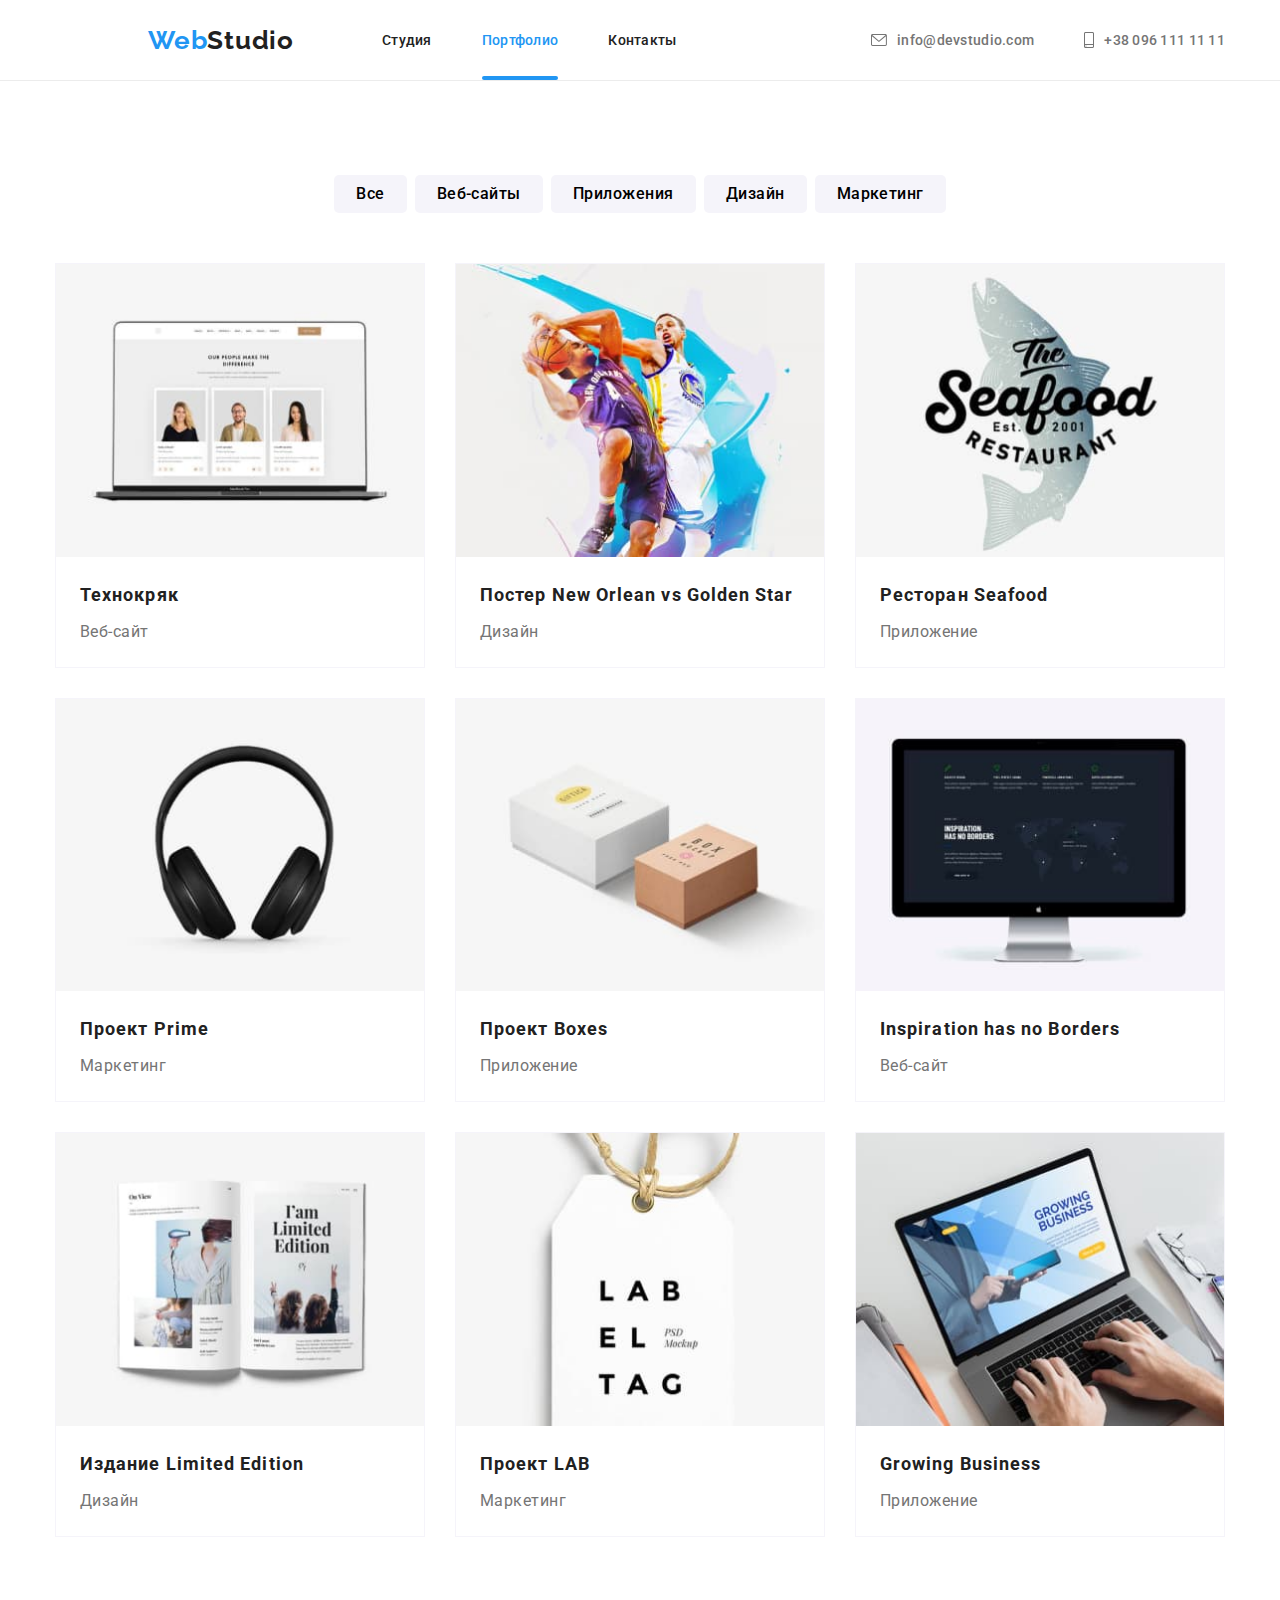
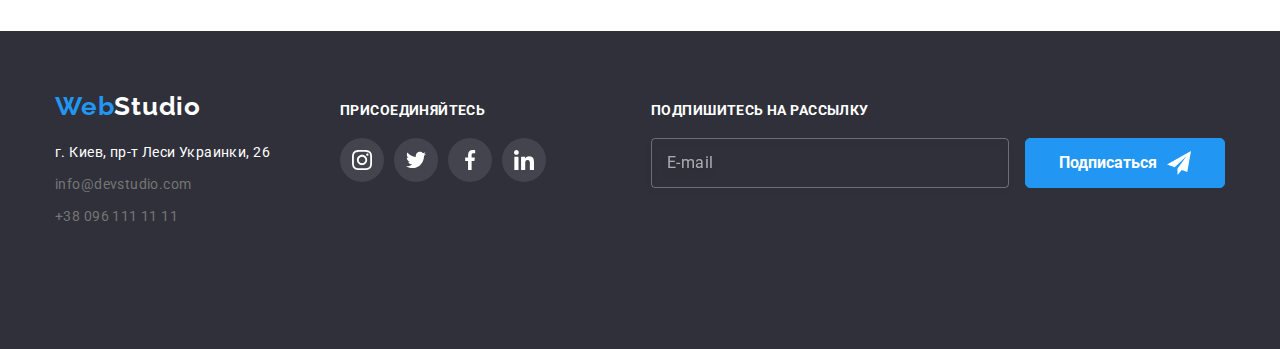
==== portfolio.html @ cadb4ae5 "Правила в папку сас добавил" ====
<!DOCTYPE html>
<html lang="en">

<head>
    <meta charset="UTF-8">
    <meta name="viewport" content="width=device-width, initial-scale=1.0" />
    <meta http-equiv="X-UA-Compatible" content="IE=edge">
    <meta name="viewport" content="width=device-width, initial-scale=1.0">
    <title>Document</title>
    <link rel="preconnect" href="https://fonts.gstatic.com">
    <link
        href="https://fonts.googleapis.com/css2?family=Raleway:wght@700&family=Roboto:wght@400;500;700;900&display=swap"
        rel="stylesheet">
    <link rel="stylesheet" href="./css/portfolio.min.css">
</head>

<body>
    <!-- Header -->
    <header class="header">
        <div class="container header-section">
            <!-- Название/логотип компании -->
            <a href="./index.html" class="main-logo main-logo__header">
                <span class="main-logo__first-part">Web</span>Studio
            </a>
            <!-- Навигация по сайту -->
            <button type="button" class="menu-button" aria-expanded="false" aria-controls="menu-container"
                data-menu-button>
                <svg width="40" height="40" aria-label="Переключатель мобильного меню">
                    <use class="icon-menu" href="./images/icons.svg#menu"></use>
                    <use class="icon-cross" href="./images/icons.svg#cross"></use>
                </svg>
            </button>
            <div class="mobile-menu" id="menu-container" data-menu>
                <nav>
                    <ul class="mobile-navigation">
                        <li class="mobile-navigation__item">
                            <a href="./index.html" class="mobile-navigation__link">Студия</a>
                        </li>
                        <li class="mobile-navigation__item">
                            <a href="./portfolio.html"
                                class="mobile-navigation__link mobile-navigation__link--active">Портфолио</a>
                        </li>
                        <li class="mobile-navigation__item">
                            <a href="" class="mobile-navigation__link">Контакты</a>
                        </li>
                    </ul>
                </nav>
                <!-- Контакты -->
                <div>
                    <ul class="mobile-contact">
                        <li class="mobile-contact__item">
                            <a href="tel:+380961111111" class="mobile-contact__telephone">
                                +38 096 111 11 11
                            </a>
                        </li>
                        <li class="mobile-contact__item">
                            <a href="malito:info@devstudio.com" class="mobile-contact__mail">
                                info@devstudio.com
                            </a>
                        </li>
                    </ul>
                    <ul class="mobile-socialmedia">
                        <li class="mobile-socialmedia__item">
                            <a class="mobile-socialmedia__link">Instagram</a>
                        </li>
                        <li class="mobile-socialmedia__item">
                            <a class="mobile-socialmedia__link">Twitter</a>
                        </li>
                        <li class="mobile-socialmedia__item">
                            <a class="mobile-socialmedia__link">Facebook</a>
                        </li>
                        <li class="mobile-socialmedia__item">
                            <a class="mobile-socialmedia__link">LinkedIn</a>
                        </li>
                    </ul>
                </div>
            </div>
            <nav>
                <ul class="navigation">
                    <li class="navigation__item">
                        <a href="./index.html" class="navigation__link">Студия</a>
                    </li>
                    <li class="navigation__item">
                        <a href="./portfolio.html" class="navigation__link navigation__link--active">Портфолио</a>
                    </li>
                    <li class="navigation__item">
                        <a href="" class="navigation__link">Контакты</a>
                    </li>
                </ul>
            </nav>
            <!-- Контакты -->

            <ul class="contact">
                <li class="contact__item">
                    <a href="malito:info@devstudio.com" class="contact__links">
                        <svg class="contact__icons" width="16" height="12">
                            <use href="./images/icons.svg#icon-envelope"></use>
                        </svg>
                        info@devstudio.com
                    </a>
                </li>
                <li class="contact__item">
                    <a href="tel:+380961111111" class="contact__links">
                        <svg class="contact__icons" width="10" height="16">
                            <use href="./images/icons.svg#icon-smartphone"></use>
                        </svg>
                        +38 096 111 11 11
                    </a>
                </li>
            </ul>
        </div>
    </header>
    <!-- Main -->
    <main>
        <section class="all-projects">
            <div class="container section">
                <ul class="project-buttons-list">
                    <li class="project-buttons-list__item">
                        <button type="button" class="project-buttons-list__button">Все</button>
                    </li>
                    <li class="project-buttons-list__item">
                        <button type="button" class="project-buttons-list__button">Веб-сайты</button>
                    </li>
                    <li class="project-buttons-list__item">
                        <button type="button" class="project-buttons-list__button">Приложения</button>
                    </li>
                    <li class="project-buttons-list__item">
                        <button type="button" class="project-buttons-list__button">Дизайн</button>
                    </li>
                    <li class="project-buttons-list__item">
                        <button type="button" class="project-buttons-list__button">Маркетинг</button>
                    </li>
                </ul>
                <ul class="project">
                    <li class="project__item">
                        <div class="project-overlay">
                            <img class="project__img" srcset="
                                ./images/all-projects/img1.jpg 1x,
                                ./images/all-projects/img1@2x.jpg 2x
                                " src="./images/all-projects/img1.jpg" alt="img1">
                            <p class="project-overlay__text">Технокряк это современная площадка распространения
                                коронавируса. Компании используют эту платформу для цифрового
                                шпионажа и атак на защищённые сервера конкурентов.Технокряк это современная площадка
                                распространения коронавируса. Компании используют эту
                                платформу для цифрового шпионажа и атак на защищённые сервера конкурентов.
                            </p>
                        </div>
                        <div class="project-about">
                            <h3 class="project-about__header">Технокряк</h3>
                            <p class="project-about__type">Веб-сайт</p>
                        </div>
                    </li>
                    <li class="project__item">
                        <div class="project-overlay">
                            <img class="project__img" srcset="
                                ./images/all-projects/img2.jpg 1x,
                                ./images/all-projects/img2@2x.jpg 2x
                                " src="./images/all-projects/img2.jpg" alt="img2">
                            <p class="project-overlay__text">Технокряк это современная площадка распространения
                                коронавируса. Компании используют эту платформу для цифрового
                                шпионажа и атак на защищённые сервера конкурентов.
                            </p>
                        </div>
                        <div class="project-about">
                            <h3 class="project-about__header">Постер New Orlean vs Golden Star</h3>
                            <p class="project-about__type">Дизайн</p>
                        </div>
                    </li>
                    <li class="project__item">
                        <div class="project-overlay">
                            <img class="project__img" srcset="
                                ./images/all-projects/img3.jpg 1x,
                                ./images/all-projects/img3@2x.jpg 2x
                                " src="./images/all-projects/img3.jpg" alt="img3">
                            <p class="project-overlay__text">Технокряк это современная площадка распространения
                                коронавируса. Компании используют эту платформу для цифрового
                                шпионажа и атак на защищённые сервера конкурентов.
                            </p>
                        </div>
                        <div class="project-about">
                            <h3 class="project-about__header">Ресторан Seafood</h3>
                            <p class="project-about__type">Приложение</p>
                        </div>
                    </li>
                    <li class="project__item">
                        <div class="project-overlay">
                            <img class="project__img" srcset="
                                ./images/all-projects/img4.jpg 1x,
                                ./images/all-projects/img4@2x.jpg 2x
                                " src="./images/all-projects/img4.jpg" alt="img4">
                            <p class="project-overlay__text">Технокряк это современная площадка распространения
                                коронавируса. Компании используют эту
                                платформу для цифрового шпионажа и атак на защищённые сервера конкурентов.
                            </p>
                        </div>
                        <div class="project-about">
                            <h3 class="project-about__header">Проект Prime</h3>
                            <p class="project-about__type">Маркетинг</p>
                        </div>
                    </li>
                    <li class="project__item">
                        <div class="project-overlay">
                            <img class="project__img" srcset="
                                ./images/all-projects/img5.jpg 1x,
                                ./images/all-projects/img5@2x.jpg 2x
                                " src="./images/all-projects/img5.jpg" alt="img5">
                            <p class="project-overlay__text">Технокряк это современная площадка распространения
                                коронавируса. Компании используют эту платформу для цифрового
                                шпионажа и атак на защищённые сервера конкурентов.
                            </p>
                        </div>
                        <div class="project-about">
                            <h3 class="project-about__header">Проект Boxes</h3>
                            <p class="project-about__type">Приложение</p>
                        </div>
                    </li>
                    <li class="project__item">
                        <div class="project-overlay">
                            <img class="project__img" srcset="
                                ./images/all-projects/img6.jpg 1x,
                                ./images/all-projects/img6@2x.jpg 2x
                                " src="./images/all-projects/img6.jpg" alt="img6">
                            <p class="project-overlay__text">Технокряк это современная площадка распространения
                                коронавируса. Компании используют эту
                                платформу для цифрового шпионажа и атак на защищённые сервера конкурентов.
                            </p>
                        </div>
                        <div class="project-about">
                            <h3 class="project-about__header">Inspiration has no Borders</h3>
                            <p class="project-about__type">Веб-сайт</p>
                        </div>
                    </li>
                    <li class="project__item">
                        <div class="project-overlay">
                            <img class="project__img" srcset="
                                ./images/all-projects/img7.jpg 1x,
                                ./images/all-projects/img7@2x.jpg 2x
                                " src="./images/all-projects/img7.jpg" alt="img7">
                            <p class="project-overlay__text">Технокряк это современная площадка распространения
                                коронавируса. Компании используют эту платформу для цифрового
                                шпионажа и атак на защищённые сервера конкурентов.
                            </p>
                        </div>
                        <div class="project-about">
                            <h3 class="project-about__header">Издание Limited Edition</h3>
                            <p class="project-about__type">Дизайн</p>
                        </div>
                    </li>
                    <li class="project__item">
                        <div class="project-overlay">
                            <img class="project__img" srcset="
                                ./images/all-projects/img8.jpg 1x,
                                ./images/all-projects/img8@2x.jpg 2x
                                " src="./images/all-projects/img8.jpg" alt="img8">
                            <p class="project-overlay__text">Технокряк это современная площадка распространения
                                коронавируса. Компании используют эту платформу для цифрового
                                шпионажа и атак на защищённые сервера конкурентов.
                            </p>
                        </div>
                        <div class="project-about">
                            <h3 class="project-about__header">Проект LAB</h3>
                            <p class="project-about__type">Маркетинг</p>
                        </div>
                    </li>
                    <li class="project__item">
                        <div class="project-overlay">
                            <img class="project__img" srcset="
                                ./images/all-projects/img9.jpg 1x,
                                ./images/all-projects/img9@2x.jpg 2x
                                " src="./images/all-projects/img9.jpg" alt="img9">
                            <p class="project-overlay__text">Технокряк это современная площадка распространения
                                коронавируса. Компании используют эту платформу для цифрового
                                шпионажа и атак на защищённые сервера конкурентов.
                            </p>
                        </div>
                        <div class="project-about">
                            <h3 class="project-about__header">Growing Business</h3>
                            <p class="project-about__type">Приложение</p>
                        </div>
                    </li>
                </ul>
            </div>
        </section>
    </main>
    <!-- Footer -->
    <footer class="footer">
        <div class="container footer__parts">
            <div class="container--tablet">
                <div class="addresses">
                    <a href="" class="main-logo main-logo__footer">
                        <span class="main-logo__first-part">Web</span>Studio
                    </a>
                    <address>
                        <ul class="addresses__list">
                            <li class="addresses__item">
                                <a href="" class="addresses__link"><span class="addresses__link--color">г. Киев, пр-т
                                        Леси
                                        Украинки, 26</span></a>
                            </li>
                            <li class="addresses__item">
                                <a href="malito:info@devstudio.com" class="addresses__link">info@devstudio.com</a>
                            </li>
                            <li class="addresses__item">
                                <a href="tel:+380961111111" class="addresses__link">+38 096 111 11 11</a>
                            </li>
                        </ul>
                    </address>
                </div>
                <div class="subscribe">
                    <h2 class="footer-tittle">Присоединяйтесь</h2>
                    <ul class="socialmedia">
                        <li class="socialmedia__item">
                            <a href="#" class="socialmedia__link footer__socialmedia-link">
                                <svg class="socialmedia__icon">
                                    <use href="./images/icons.svg#instagram"></use>
                                </svg>
                            </a>
                        </li>
                        <li class="socialmedia__item">
                            <a href="#" class="socialmedia__link footer__socialmedia-link">
                                <svg class="socialmedia__icon">
                                    <use href="./images/icons.svg#twitter"></use>
                                </svg>
                            </a>
                        </li>
                        <li class="socialmedia__item">
                            <a href="#" class="socialmedia__link footer__socialmedia-link">
                                <svg class="socialmedia__icon">
                                    <use href="./images/icons.svg#facebook"></use>
                                </svg>
                            </a>
                        </li>
                        <li class="socialmedia__item">
                            <a href="#" class="socialmedia__link footer__socialmedia-link">
                                <svg class="socialmedia__icon">
                                    <use href="./images/icons.svg#linkedin"></use>
                                </svg>
                            </a>
                        </li>
                    </ul>
                </div>
            </div>
            <div class="footer-form">
                <form action="" class="js-speaker-form">
                    <div>
                        <label for="mail-footer" class="footer-tittle footer-form__label">Подпишитесь на
                            рассылку</label>
                    </div>
                    <div class="footer-form__input-container">
                        <input type="email" name="mail" id="mail-footer" class="footer-form__input"
                            placeholder="E-mail">
                        <button type="submit" class="main-button footer-form__button">Подписаться
                            <svg class="footer-form__icon" width="24" height="24">
                                <use href="./images/icons.svg#icon-form-send"></use>
                            </svg>
                        </button>
                    </div>
                </form>
            </div>
        </div>
    </footer>
    <script src="./js/menu.js"></script>
</body>

</html>
---- css/portfolio.min.css ----
/*! modern-normalize v1.1.0 | MIT License | https://github.com/sindresorhus/modern-normalize */*,::before,::after{-webkit-box-sizing:border-box;box-sizing:border-box}html{line-height:1.15;-webkit-text-size-adjust:100%;-moz-tab-size:4;-o-tab-size:4;tab-size:4}body{margin:0;font-family:system-ui,-apple-system,"Segoe UI",Roboto,Helvetica,Arial,sans-serif,"Apple Color Emoji","Segoe UI Emoji"}hr{height:0;color:inherit}abbr[title]{-webkit-text-decoration:underline dotted;text-decoration:underline dotted}b,strong{font-weight:bolder}code,kbd,samp,pre{font-family:ui-monospace, SFMono-Regular, Consolas, "Liberation Mono", Menlo,
 monospace;font-size:1em}small{font-size:80%}sub,sup{font-size:75%;line-height:0;position:relative;vertical-align:baseline}sub{bottom:-0.25em}sup{top:-0.5em}table{text-indent:0;border-color:inherit}button,input,optgroup,select,textarea{font-family:inherit;font-size:100%;line-height:1.15;margin:0}button,select{text-transform:none}button,[type="button"],[type="reset"],[type="submit"]{-webkit-appearance:button}::-moz-focus-inner{border-style:none;padding:0}:-moz-focusring{outline:1px dotted ButtonText}:-moz-ui-invalid{box-shadow:none}legend{padding:0}progress{vertical-align:baseline}::-webkit-inner-spin-button,::-webkit-outer-spin-button{height:auto}[type="search"]{-webkit-appearance:textfield;outline-offset:-2px}::-webkit-search-decoration{-webkit-appearance:none}::-webkit-file-upload-button{-webkit-appearance:button;font:inherit}summary{display:list-item}*{margin:0;padding:0}ul{list-style:none}body{font-family:"Roboto",sans-serif;color:#212121;min-width:480px}body.modal-open{overflow:hidden}a{color:inherit;text-decoration:none}.container{padding-left:15px;padding-right:15px;margin-left:auto;margin-right:auto}@media screen and (min-width: 768px){.container{width:768px}}@media screen and (min-width: 1200px){.container{width:1200px}}.main-logo{display:block;font-family:"Raleway",sans-serif;font-style:normal;font-weight:400;font-size:24px;line-height:28px;letter-spacing:0.03em}@media screen and (min-width: 1200px){.main-logo{font-size:26px;font-weight:700;line-height:1.173}}.main-logo__first-part{color:#2196f3}.main-button{width:200px;height:50px;font-family:"Roboto",sans-serif;background-color:#2196f3;color:#fff;font-size:16px;line-height:1.875;font-weight:700;border:0;border-radius:5px;padding:10px 32px;cursor:pointer;-webkit-transition-property:background-color, -webkit-box-shadow;transition-property:background-color, -webkit-box-shadow;transition-property:background-color, box-shadow;transition-property:background-color, box-shadow, -webkit-box-shadow;-webkit-transition-duration:250ms;transition-duration:250ms;-webkit-transition-timing-function:cubic-bezier(0.4, 0, 0.2, 1);transition-timing-function:cubic-bezier(0.4, 0, 0.2, 1)}.main-button:hover,.main-button:focus{background-color:#188ce8;-webkit-box-shadow:0px 4px 4px rgba(0,0,0,0.15);box-shadow:0px 4px 4px rgba(0,0,0,0.15)}.socialmedia{display:-webkit-box;display:-ms-flexbox;display:flex;-webkit-box-pack:center;-ms-flex-pack:center;justify-content:center}.socialmedia__item+.socialmedia__item{margin-left:10px}.socialmedia__link{width:44px;height:44px;color:#afb1b8;border-radius:50%;display:-webkit-box;display:-ms-flexbox;display:flex;-webkit-box-pack:center;-ms-flex-pack:center;justify-content:center;-webkit-box-align:center;-ms-flex-align:center;align-items:center;-webkit-transition-property:background-color, color;transition-property:background-color, color;-webkit-transition-duration:250ms;transition-duration:250ms;-webkit-transition-timing-function:cubic-bezier(0.4, 0, 0.2, 1);transition-timing-function:cubic-bezier(0.4, 0, 0.2, 1)}.socialmedia__link:hover{background-color:#2196f3;-webkit-filter:drop-shadow(0px 4px 4px rgba(0,0,0,0.25));filter:drop-shadow(0px 4px 4px rgba(0,0,0,0.25));color:#fff}.socialmedia__icon{width:20px;height:20px;fill:currentColor}.socialmedia__icon:hover{fill:currentColor}.section{padding-top:60px;padding-bottom:60px}@media screen and (min-width: 1200px){.section{padding-top:94px;padding-bottom:94px}}img{display:block;max-width:100%;height:auto}.header-section{display:-webkit-box;display:-ms-flexbox;display:flex;-webkit-box-align:center;-ms-flex-align:center;align-items:center}.header{border-bottom:1px solid #ececec}@media screen and (min-width: 768px){.main-logo__header{margin-right:88px}}@media screen and (min-width: 1200px){.main-logo__header{margin-left:93px}}.menu-button{display:-webkit-inline-box;display:-ms-inline-flexbox;display:inline-flex;border:none;background-color:transparent;cursor:pointer;z-index:2;margin-left:auto;padding-top:10px;padding-bottom:10px;-webkit-transition-property:fill;transition-property:fill;-webkit-transition-duration:250ms;transition-duration:250ms;-webkit-transition-timing-function:cubic-bezier(0.4, 0, 0.2, 1);transition-timing-function:cubic-bezier(0.4, 0, 0.2, 1)}.menu-button:hover{fill:#2196f3}@media screen and (min-width: 768px){.menu-button{display:none}}.menu-button .icon-cross{display:none}.menu-button.is-open .icon-cross{display:block}.menu-button.is-open .icon-menu{display:none}.mobile-menu{display:-webkit-box;display:-ms-flexbox;display:flex;-webkit-box-orient:vertical;-webkit-box-direction:normal;-ms-flex-direction:column;flex-direction:column;-webkit-box-pack:justify;-ms-flex-pack:justify;justify-content:space-between}@media screen and (min-width: 768px){.mobile-menu{display:none}}@media screen and (max-width: 768px){.mobile-menu{position:fixed;top:0;left:0;width:100%;height:100%;z-index:1;-webkit-transform:translateX(100%);transform:translateX(100%);-webkit-transition:-webkit-transform 500ms linear;transition:-webkit-transform 500ms linear;transition:transform 500ms linear;transition:transform 500ms linear, -webkit-transform 500ms linear;padding:48px 40px;margin-left:auto;margin-right:auto;text-align:left;background-color:white}.mobile-menu.is-open{-webkit-transform:translateX(0);transform:translateX(0)}}.mobile-navigation__item:not(:last-child){margin-bottom:32px}.mobile-navigation__link{font-family:Roboto;font-style:normal;font-weight:500;font-size:40px;line-height:47px;letter-spacing:0.02em;color:#212121}.mobile-navigation__link:focus,.mobile-navigation__link:hover{color:#2196f3}.mobile-navigation__link--active{color:#2196f3}.mobile-contact{margin-bottom:64px}.mobile-contact__item:not(:last-child){margin-bottom:32px}.mobile-contact__telephone{font-family:Roboto;font-style:normal;font-weight:500;font-size:34px;line-height:40px;letter-spacing:0.02em;color:#2196f3}.mobile-contact__mail{font-family:Roboto;font-style:normal;font-weight:500;font-size:24px;line-height:28px;letter-spacing:0.02em;color:#757575}.mobile-socialmedia{display:-webkit-box;display:-ms-flexbox;display:flex}.mobile-socialmedia__item:not(:last-child){margin-right:10px;border-right:1px solid rgba(33,33,33,0.2);padding-right:10px}.mobile-socialmedia__link{position:relative;font-family:Roboto;font-style:normal;font-weight:500;font-size:18px;line-height:22px;letter-spacing:0.02em;color:#2196f3}.navigation{display:-webkit-box;display:-ms-flexbox;display:flex}@media screen and (max-width: 767px){.navigation{display:none}}.navigation__item:not(:last-child){margin-right:50px}.navigation__link{display:block;position:relative;font-family:"Roboto",sans-serif;font-style:normal;font-weight:500;font-size:14px;line-height:1.172;letter-spacing:0.02em;color:#212121;padding-top:32px;padding-bottom:32px;-webkit-transition-property:color;transition-property:color;-webkit-transition-duration:250ms;transition-duration:250ms;-webkit-transition-timing-function:cubic-bezier(0.4, 0, 0.2, 1);transition-timing-function:cubic-bezier(0.4, 0, 0.2, 1)}.navigation__link:hover,.navigation__link::after{color:#2196f3}.navigation__link::after{position:absolute;content:"";left:0;bottom:0;width:100%;height:4px;background-color:#2196f3;border-radius:2px;opacity:0;-webkit-transition-property:opacity;transition-property:opacity;-webkit-transition-duration:250ms;transition-duration:250ms;-webkit-transition-timing-function:cubic-bezier(0.4, 0, 0.2, 1);transition-timing-function:cubic-bezier(0.4, 0, 0.2, 1)}.navigation__link:hover::after{opacity:1}.navigation__link--active{color:#2196f3;position:relative}.navigation__link--active::after{display:block;position:absolute;content:"";left:0;bottom:0;width:100%;height:4px;background-color:#2196f3;border-radius:2px;opacity:1}.contact{display:-webkit-box;display:-ms-flexbox;display:flex;-webkit-box-orient:vertical;-webkit-box-direction:normal;-ms-flex-direction:column;flex-direction:column;margin-left:auto}@media screen and (max-width: 767px){.contact{display:none}}@media screen and (min-width: 1200px){.contact{-webkit-box-orient:horizontal;-webkit-box-direction:normal;-ms-flex-direction:row;flex-direction:row}}@media screen and (max-width: 1200px){.contact__item+.contact__item{margin-top:10px}}@media screen and (min-width: 1200px){.contact__item+.contact__item{margin-left:50px}}.contact__links{color:#757575;font-family:"Roboto",sans-serif;font-style:normal;font-weight:500;font-size:14px;line-height:1.172;letter-spacing:0.02em;display:block;display:-webkit-inline-box;display:-ms-inline-flexbox;display:inline-flex;-webkit-box-align:center;-ms-flex-align:center;align-items:center;-webkit-transition-property:color;transition-property:color;-webkit-transition-duration:250ms;transition-duration:250ms;-webkit-transition-timing-function:cubic-bezier(0.4, 0, 0.2, 1);transition-timing-function:cubic-bezier(0.4, 0, 0.2, 1)}.contact__links:focus,.contact__links:hover{color:#2196f3}@media screen and (min-width: 1200px){.contact__links{padding-top:32px;padding-bottom:32px}}.contact__icons{fill:currentColor;margin-right:10px}.project-buttons-list{display:-webkit-box;display:-ms-flexbox;display:flex;-ms-flex-wrap:wrap;flex-wrap:wrap;margin-bottom:40px}@media screen and (min-width: 768px){.project-buttons-list{-webkit-box-pack:center;-ms-flex-pack:center;justify-content:center;margin-bottom:30px}}@media screen and (min-width: 1200px){.project-buttons-list{margin-bottom:50px}}.project-buttons-list__item:not(:last-child){margin-right:8px}@media screen and (max-width: 767px){.project-buttons-list__item:nth-child(-n+3){margin-bottom:15px}}.project-buttons-list__button{font-family:"Roboto",sans-serif;background-color:#f5f4fa;color:#000;font-size:16px;line-height:1.625;font-weight:500;border:0;border-radius:5px;padding:6px 22px;cursor:pointer;text-align:center;letter-spacing:0.03em;-webkit-transition-property:background-color color;transition-property:background-color color;-webkit-transition-duration:250ms;transition-duration:250ms;-webkit-transition-timing-function:cubic-bezier(0.4, 0, 0.2, 1);transition-timing-function:cubic-bezier(0.4, 0, 0.2, 1)}.project-buttons-list__button:hover,.project-buttons-list__button:focus{background-color:#2196f3;color:#fff;-webkit-filter:drop-shadow(0px 4px 4px rgba(0,0,0,0.25));filter:drop-shadow(0px 4px 4px rgba(0,0,0,0.25))}.project{display:-webkit-box;display:-ms-flexbox;display:flex;-webkit-box-orient:vertical;-webkit-box-direction:normal;-ms-flex-direction:column;flex-direction:column;-webkit-box-align:center;-ms-flex-align:center;align-items:center}@media screen and (min-width: 768px){.project{-ms-flex-wrap:wrap;flex-wrap:wrap;-webkit-box-orient:horizontal;-webkit-box-direction:normal;-ms-flex-direction:row;flex-direction:row;-webkit-box-align:stretch;-ms-flex-align:stretch;align-items:stretch;margin:-15px}}.project__item{width:450px;border:solid 1px #f5f4fa;-webkit-transition-property:-webkit-box-shadow;transition-property:-webkit-box-shadow;transition-property:box-shadow;transition-property:box-shadow, -webkit-box-shadow;-webkit-transition-duration:250ms;transition-duration:250ms;-webkit-transition-timing-function:cubic-bezier(0.4, 0, 0.2, 1);transition-timing-function:cubic-bezier(0.4, 0, 0.2, 1)}.project__item:hover{-webkit-box-shadow:0px 1px 1px rgba(0,0,0,0.12),0px 4px 4px rgba(0,0,0,0.06),1px 4px 6px rgba(0,0,0,0.16);box-shadow:0px 1px 1px rgba(0,0,0,0.12),0px 4px 4px rgba(0,0,0,0.06),1px 4px 6px rgba(0,0,0,0.16)}@media screen and (min-width: 768px){.project__item{width:calc((100% - 4 * 15px) / 2);margin:15px}}@media screen and (min-width: 1200px){.project__item{width:calc((100% - 6 * 15px) / 3)}}@media screen and (max-width: 767px){.project__item:not(:last-child){margin-bottom:30px}}.project__img{width:100%}.project-overlay{position:relative;overflow:hidden}.project-overlay__text{position:absolute;left:0;top:0;width:100%;height:100%;background-color:rgba(33,150,243,0.9);-webkit-transform:translateY(100%);transform:translateY(100%);-webkit-transition:-webkit-transform 250ms cubic-bezier(0.4, 0, 0.2, 1);transition:-webkit-transform 250ms cubic-bezier(0.4, 0, 0.2, 1);transition:transform 250ms cubic-bezier(0.4, 0, 0.2, 1);transition:transform 250ms cubic-bezier(0.4, 0, 0.2, 1), -webkit-transform 250ms cubic-bezier(0.4, 0, 0.2, 1);color:white;font-family:Roboto;font-style:normal;font-weight:400;font-size:18px;line-height:1.556;letter-spacing:0.03em;-webkit-box-align:center;-ms-flex-align:center;align-items:center;-webkit-box-pack:center;-ms-flex-pack:center;justify-content:center;overflow:auto;padding:63px 24px 63px 24px}.project__item:hover .project-overlay__text{-webkit-transform:translateY(0);transform:translateY(0)}.project-about{padding:20px 24px 20px 24px}.project-about__header{color:#212121;font-style:normal;font-weight:700;font-size:18px;line-height:2;letter-spacing:0.06em;margin-bottom:4px}.project-about__type{color:#757575;font-style:normal;font-weight:400;font-size:16px;line-height:1.875;letter-spacing:0.03em}.footer{background-color:#2f303a;padding-top:60px;padding-bottom:60px}@media screen and (max-width: 1200px){.footer__parts{text-align:center}}@media screen and (min-width: 1200px){.footer__parts{display:-webkit-box;display:-ms-flexbox;display:flex;-webkit-box-align:baseline;-ms-flex-align:baseline;align-items:baseline}}.main-logo__footer{margin-bottom:20px;color:#fff}.addresses{margin-bottom:60px}.subscribe{margin-bottom:60px}@media screen and (min-width: 768px){.container--tablet{display:-webkit-box;display:-ms-flexbox;display:flex;-webkit-box-align:baseline;-ms-flex-align:baseline;align-items:baseline;-ms-flex-pack:distribute;justify-content:space-around}}.addresses__link--color{color:#fff;-webkit-transition-property:color;transition-property:color;-webkit-transition-duration:250ms;transition-duration:250ms;-webkit-transition-timing-function:cubic-bezier(0.4, 0, 0.2, 1);transition-timing-function:cubic-bezier(0.4, 0, 0.2, 1)}.addresses__link--color:focus,.addresses__link--color:hover{color:#2196f3}.addresses__item:not(:last-child){margin-bottom:8px}.addresses__link{color:#757575;font-style:normal;font-weight:400;font-size:14px;line-height:1.714;letter-spacing:0.03em;-webkit-transition-property:color;transition-property:color;-webkit-transition-duration:250ms;transition-duration:250ms;-webkit-transition-timing-function:cubic-bezier(0.4, 0, 0.2, 1);transition-timing-function:cubic-bezier(0.4, 0, 0.2, 1)}.addresses__link:focus,.addresses__link:hover{color:#2196f3}@media screen and (min-width: 1200px){.subscribe{margin-left:70px}}.footer-tittle{color:#fff;font-style:normal;font-weight:700;font-size:14px;line-height:1.172;letter-spacing:0.03em;text-transform:uppercase;margin-bottom:20px}.footer__socialmedia-link{background-color:#43444d;color:white}.footer-form{display:-webkit-box;display:-ms-flexbox;display:flex;-webkit-box-orient:vertical;-webkit-box-direction:normal;-ms-flex-direction:column;flex-direction:column;margin-left:auto}.footer-form__label{display:block;margin-bottom:20px}@media screen and (max-width: 1200px){.footer-form__input-container{display:-webkit-box;display:-ms-flexbox;display:flex;-webkit-box-orient:vertical;-webkit-box-direction:normal;-ms-flex-direction:column;flex-direction:column;-webkit-box-align:center;-ms-flex-align:center;align-items:center}}.footer-form__input{outline:none;width:100%;max-width:450px;height:50px;padding:16px 15px;background-color:transparent;font-family:Roboto;font-style:normal;font-weight:400;font-size:16px;line-height:20px;letter-spacing:0.03em;color:rgba(255,255,255,0.6);border:1px solid rgba(255,255,255,0.3);border-radius:4px;-webkit-filter:drop-shadow(0px 4px 4px rgba(0,0,0,0.15));filter:drop-shadow(0px 4px 4px rgba(0,0,0,0.15))}.footer-form__input::-webkit-input-placeholder{font-family:Roboto;font-style:normal;font-weight:400;font-size:16px;line-height:20px;letter-spacing:0.03em;color:rgba(255,255,255,0.6)}.footer-form__input:-ms-input-placeholder{font-family:Roboto;font-style:normal;font-weight:400;font-size:16px;line-height:20px;letter-spacing:0.03em;color:rgba(255,255,255,0.6)}.footer-form__input::-ms-input-placeholder{font-family:Roboto;font-style:normal;font-weight:400;font-size:16px;line-height:20px;letter-spacing:0.03em;color:rgba(255,255,255,0.6)}.footer-form__input::placeholder{font-family:Roboto;font-style:normal;font-weight:400;font-size:16px;line-height:20px;letter-spacing:0.03em;color:rgba(255,255,255,0.6)}@media screen and (max-width: 1200px){.footer-form__input{margin-bottom:20px}}@media screen and (min-width: 1200px){.footer-form__input{margin-right:12px;width:358px}}.footer-form__button{display:-webkit-inline-box;display:-ms-inline-flexbox;display:inline-flex;-webkit-box-align:center;-ms-flex-align:center;align-items:center;-webkit-box-pack:center;-ms-flex-pack:center;justify-content:center;border:1px solid #2196f3}.footer-form__icon{margin-left:10px}
/*# sourceMappingURL=portfolio.min.css.map */
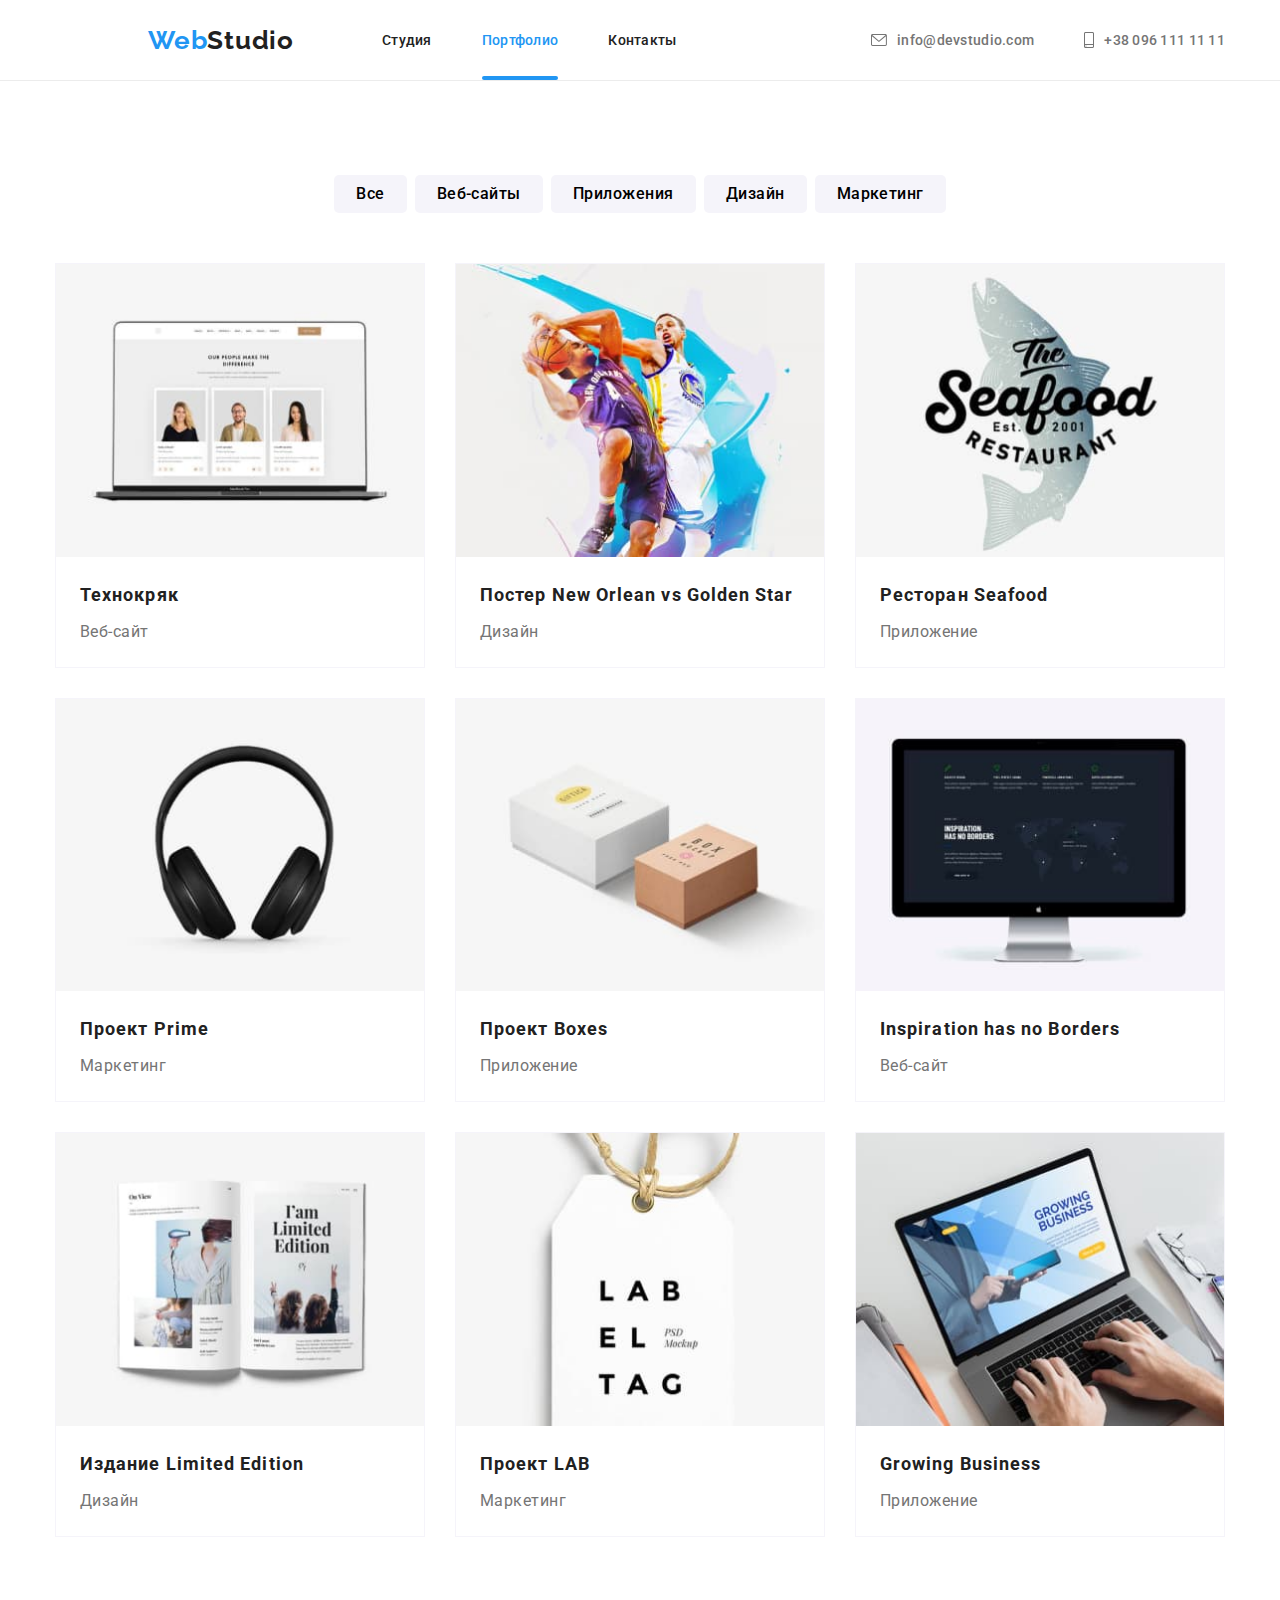
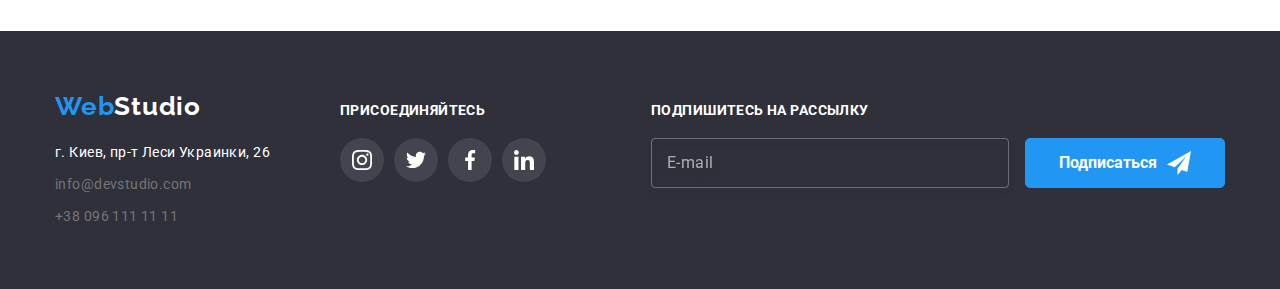
==== commit 9d94e075: "changes" ====
--- a/portfolio.html
+++ b/portfolio.html
@@ -11,6 +11,7 @@
     <link
         href="https://fonts.googleapis.com/css2?family=Raleway:wght@700&family=Roboto:wght@400;500;700;900&display=swap"
         rel="stylesheet">
+        <link rel="stylesheet" href="https://cdnjs.cloudflare.com/ajax/libs/modern-normalize/1.0.0/modern-normalize.min.css">
     <link rel="stylesheet" href="./css/portfolio.min.css">
 </head>
 
@@ -112,8 +113,8 @@
     </header>
     <!-- Main -->
     <main>
-        <section class="all-projects">
-            <div class="container section">
+        <section class="section">
+            <div class="container">
                 <ul class="project-buttons-list">
                     <li class="project-buttons-list__item">
                         <button type="button" class="project-buttons-list__button">Все</button>
--- a/css/portfolio.min.css
+++ b/css/portfolio.min.css
@@ -1,3 +1,935 @@
-/*! modern-normalize v1.1.0 | MIT License | https://github.com/sindresorhus/modern-normalize */*,::before,::after{-webkit-box-sizing:border-box;box-sizing:border-box}html{line-height:1.15;-webkit-text-size-adjust:100%;-moz-tab-size:4;-o-tab-size:4;tab-size:4}body{margin:0;font-family:system-ui,-apple-system,"Segoe UI",Roboto,Helvetica,Arial,sans-serif,"Apple Color Emoji","Segoe UI Emoji"}hr{height:0;color:inherit}abbr[title]{-webkit-text-decoration:underline dotted;text-decoration:underline dotted}b,strong{font-weight:bolder}code,kbd,samp,pre{font-family:ui-monospace, SFMono-Regular, Consolas, "Liberation Mono", Menlo,
- monospace;font-size:1em}small{font-size:80%}sub,sup{font-size:75%;line-height:0;position:relative;vertical-align:baseline}sub{bottom:-0.25em}sup{top:-0.5em}table{text-indent:0;border-color:inherit}button,input,optgroup,select,textarea{font-family:inherit;font-size:100%;line-height:1.15;margin:0}button,select{text-transform:none}button,[type="button"],[type="reset"],[type="submit"]{-webkit-appearance:button}::-moz-focus-inner{border-style:none;padding:0}:-moz-focusring{outline:1px dotted ButtonText}:-moz-ui-invalid{box-shadow:none}legend{padding:0}progress{vertical-align:baseline}::-webkit-inner-spin-button,::-webkit-outer-spin-button{height:auto}[type="search"]{-webkit-appearance:textfield;outline-offset:-2px}::-webkit-search-decoration{-webkit-appearance:none}::-webkit-file-upload-button{-webkit-appearance:button;font:inherit}summary{display:list-item}*{margin:0;padding:0}ul{list-style:none}body{font-family:"Roboto",sans-serif;color:#212121;min-width:480px}body.modal-open{overflow:hidden}a{color:inherit;text-decoration:none}.container{padding-left:15px;padding-right:15px;margin-left:auto;margin-right:auto}@media screen and (min-width: 768px){.container{width:768px}}@media screen and (min-width: 1200px){.container{width:1200px}}.main-logo{display:block;font-family:"Raleway",sans-serif;font-style:normal;font-weight:400;font-size:24px;line-height:28px;letter-spacing:0.03em}@media screen and (min-width: 1200px){.main-logo{font-size:26px;font-weight:700;line-height:1.173}}.main-logo__first-part{color:#2196f3}.main-button{width:200px;height:50px;font-family:"Roboto",sans-serif;background-color:#2196f3;color:#fff;font-size:16px;line-height:1.875;font-weight:700;border:0;border-radius:5px;padding:10px 32px;cursor:pointer;-webkit-transition-property:background-color, -webkit-box-shadow;transition-property:background-color, -webkit-box-shadow;transition-property:background-color, box-shadow;transition-property:background-color, box-shadow, -webkit-box-shadow;-webkit-transition-duration:250ms;transition-duration:250ms;-webkit-transition-timing-function:cubic-bezier(0.4, 0, 0.2, 1);transition-timing-function:cubic-bezier(0.4, 0, 0.2, 1)}.main-button:hover,.main-button:focus{background-color:#188ce8;-webkit-box-shadow:0px 4px 4px rgba(0,0,0,0.15);box-shadow:0px 4px 4px rgba(0,0,0,0.15)}.socialmedia{display:-webkit-box;display:-ms-flexbox;display:flex;-webkit-box-pack:center;-ms-flex-pack:center;justify-content:center}.socialmedia__item+.socialmedia__item{margin-left:10px}.socialmedia__link{width:44px;height:44px;color:#afb1b8;border-radius:50%;display:-webkit-box;display:-ms-flexbox;display:flex;-webkit-box-pack:center;-ms-flex-pack:center;justify-content:center;-webkit-box-align:center;-ms-flex-align:center;align-items:center;-webkit-transition-property:background-color, color;transition-property:background-color, color;-webkit-transition-duration:250ms;transition-duration:250ms;-webkit-transition-timing-function:cubic-bezier(0.4, 0, 0.2, 1);transition-timing-function:cubic-bezier(0.4, 0, 0.2, 1)}.socialmedia__link:hover{background-color:#2196f3;-webkit-filter:drop-shadow(0px 4px 4px rgba(0,0,0,0.25));filter:drop-shadow(0px 4px 4px rgba(0,0,0,0.25));color:#fff}.socialmedia__icon{width:20px;height:20px;fill:currentColor}.socialmedia__icon:hover{fill:currentColor}.section{padding-top:60px;padding-bottom:60px}@media screen and (min-width: 1200px){.section{padding-top:94px;padding-bottom:94px}}img{display:block;max-width:100%;height:auto}.header-section{display:-webkit-box;display:-ms-flexbox;display:flex;-webkit-box-align:center;-ms-flex-align:center;align-items:center}.header{border-bottom:1px solid #ececec}@media screen and (min-width: 768px){.main-logo__header{margin-right:88px}}@media screen and (min-width: 1200px){.main-logo__header{margin-left:93px}}.menu-button{display:-webkit-inline-box;display:-ms-inline-flexbox;display:inline-flex;border:none;background-color:transparent;cursor:pointer;z-index:2;margin-left:auto;padding-top:10px;padding-bottom:10px;-webkit-transition-property:fill;transition-property:fill;-webkit-transition-duration:250ms;transition-duration:250ms;-webkit-transition-timing-function:cubic-bezier(0.4, 0, 0.2, 1);transition-timing-function:cubic-bezier(0.4, 0, 0.2, 1)}.menu-button:hover{fill:#2196f3}@media screen and (min-width: 768px){.menu-button{display:none}}.menu-button .icon-cross{display:none}.menu-button.is-open .icon-cross{display:block}.menu-button.is-open .icon-menu{display:none}.mobile-menu{display:-webkit-box;display:-ms-flexbox;display:flex;-webkit-box-orient:vertical;-webkit-box-direction:normal;-ms-flex-direction:column;flex-direction:column;-webkit-box-pack:justify;-ms-flex-pack:justify;justify-content:space-between}@media screen and (min-width: 768px){.mobile-menu{display:none}}@media screen and (max-width: 768px){.mobile-menu{position:fixed;top:0;left:0;width:100%;height:100%;z-index:1;-webkit-transform:translateX(100%);transform:translateX(100%);-webkit-transition:-webkit-transform 500ms linear;transition:-webkit-transform 500ms linear;transition:transform 500ms linear;transition:transform 500ms linear, -webkit-transform 500ms linear;padding:48px 40px;margin-left:auto;margin-right:auto;text-align:left;background-color:white}.mobile-menu.is-open{-webkit-transform:translateX(0);transform:translateX(0)}}.mobile-navigation__item:not(:last-child){margin-bottom:32px}.mobile-navigation__link{font-family:Roboto;font-style:normal;font-weight:500;font-size:40px;line-height:47px;letter-spacing:0.02em;color:#212121}.mobile-navigation__link:focus,.mobile-navigation__link:hover{color:#2196f3}.mobile-navigation__link--active{color:#2196f3}.mobile-contact{margin-bottom:64px}.mobile-contact__item:not(:last-child){margin-bottom:32px}.mobile-contact__telephone{font-family:Roboto;font-style:normal;font-weight:500;font-size:34px;line-height:40px;letter-spacing:0.02em;color:#2196f3}.mobile-contact__mail{font-family:Roboto;font-style:normal;font-weight:500;font-size:24px;line-height:28px;letter-spacing:0.02em;color:#757575}.mobile-socialmedia{display:-webkit-box;display:-ms-flexbox;display:flex}.mobile-socialmedia__item:not(:last-child){margin-right:10px;border-right:1px solid rgba(33,33,33,0.2);padding-right:10px}.mobile-socialmedia__link{position:relative;font-family:Roboto;font-style:normal;font-weight:500;font-size:18px;line-height:22px;letter-spacing:0.02em;color:#2196f3}.navigation{display:-webkit-box;display:-ms-flexbox;display:flex}@media screen and (max-width: 767px){.navigation{display:none}}.navigation__item:not(:last-child){margin-right:50px}.navigation__link{display:block;position:relative;font-family:"Roboto",sans-serif;font-style:normal;font-weight:500;font-size:14px;line-height:1.172;letter-spacing:0.02em;color:#212121;padding-top:32px;padding-bottom:32px;-webkit-transition-property:color;transition-property:color;-webkit-transition-duration:250ms;transition-duration:250ms;-webkit-transition-timing-function:cubic-bezier(0.4, 0, 0.2, 1);transition-timing-function:cubic-bezier(0.4, 0, 0.2, 1)}.navigation__link:hover,.navigation__link::after{color:#2196f3}.navigation__link::after{position:absolute;content:"";left:0;bottom:0;width:100%;height:4px;background-color:#2196f3;border-radius:2px;opacity:0;-webkit-transition-property:opacity;transition-property:opacity;-webkit-transition-duration:250ms;transition-duration:250ms;-webkit-transition-timing-function:cubic-bezier(0.4, 0, 0.2, 1);transition-timing-function:cubic-bezier(0.4, 0, 0.2, 1)}.navigation__link:hover::after{opacity:1}.navigation__link--active{color:#2196f3;position:relative}.navigation__link--active::after{display:block;position:absolute;content:"";left:0;bottom:0;width:100%;height:4px;background-color:#2196f3;border-radius:2px;opacity:1}.contact{display:-webkit-box;display:-ms-flexbox;display:flex;-webkit-box-orient:vertical;-webkit-box-direction:normal;-ms-flex-direction:column;flex-direction:column;margin-left:auto}@media screen and (max-width: 767px){.contact{display:none}}@media screen and (min-width: 1200px){.contact{-webkit-box-orient:horizontal;-webkit-box-direction:normal;-ms-flex-direction:row;flex-direction:row}}@media screen and (max-width: 1200px){.contact__item+.contact__item{margin-top:10px}}@media screen and (min-width: 1200px){.contact__item+.contact__item{margin-left:50px}}.contact__links{color:#757575;font-family:"Roboto",sans-serif;font-style:normal;font-weight:500;font-size:14px;line-height:1.172;letter-spacing:0.02em;display:block;display:-webkit-inline-box;display:-ms-inline-flexbox;display:inline-flex;-webkit-box-align:center;-ms-flex-align:center;align-items:center;-webkit-transition-property:color;transition-property:color;-webkit-transition-duration:250ms;transition-duration:250ms;-webkit-transition-timing-function:cubic-bezier(0.4, 0, 0.2, 1);transition-timing-function:cubic-bezier(0.4, 0, 0.2, 1)}.contact__links:focus,.contact__links:hover{color:#2196f3}@media screen and (min-width: 1200px){.contact__links{padding-top:32px;padding-bottom:32px}}.contact__icons{fill:currentColor;margin-right:10px}.project-buttons-list{display:-webkit-box;display:-ms-flexbox;display:flex;-ms-flex-wrap:wrap;flex-wrap:wrap;margin-bottom:40px}@media screen and (min-width: 768px){.project-buttons-list{-webkit-box-pack:center;-ms-flex-pack:center;justify-content:center;margin-bottom:30px}}@media screen and (min-width: 1200px){.project-buttons-list{margin-bottom:50px}}.project-buttons-list__item:not(:last-child){margin-right:8px}@media screen and (max-width: 767px){.project-buttons-list__item:nth-child(-n+3){margin-bottom:15px}}.project-buttons-list__button{font-family:"Roboto",sans-serif;background-color:#f5f4fa;color:#000;font-size:16px;line-height:1.625;font-weight:500;border:0;border-radius:5px;padding:6px 22px;cursor:pointer;text-align:center;letter-spacing:0.03em;-webkit-transition-property:background-color color;transition-property:background-color color;-webkit-transition-duration:250ms;transition-duration:250ms;-webkit-transition-timing-function:cubic-bezier(0.4, 0, 0.2, 1);transition-timing-function:cubic-bezier(0.4, 0, 0.2, 1)}.project-buttons-list__button:hover,.project-buttons-list__button:focus{background-color:#2196f3;color:#fff;-webkit-filter:drop-shadow(0px 4px 4px rgba(0,0,0,0.25));filter:drop-shadow(0px 4px 4px rgba(0,0,0,0.25))}.project{display:-webkit-box;display:-ms-flexbox;display:flex;-webkit-box-orient:vertical;-webkit-box-direction:normal;-ms-flex-direction:column;flex-direction:column;-webkit-box-align:center;-ms-flex-align:center;align-items:center}@media screen and (min-width: 768px){.project{-ms-flex-wrap:wrap;flex-wrap:wrap;-webkit-box-orient:horizontal;-webkit-box-direction:normal;-ms-flex-direction:row;flex-direction:row;-webkit-box-align:stretch;-ms-flex-align:stretch;align-items:stretch;margin:-15px}}.project__item{width:450px;border:solid 1px #f5f4fa;-webkit-transition-property:-webkit-box-shadow;transition-property:-webkit-box-shadow;transition-property:box-shadow;transition-property:box-shadow, -webkit-box-shadow;-webkit-transition-duration:250ms;transition-duration:250ms;-webkit-transition-timing-function:cubic-bezier(0.4, 0, 0.2, 1);transition-timing-function:cubic-bezier(0.4, 0, 0.2, 1)}.project__item:hover{-webkit-box-shadow:0px 1px 1px rgba(0,0,0,0.12),0px 4px 4px rgba(0,0,0,0.06),1px 4px 6px rgba(0,0,0,0.16);box-shadow:0px 1px 1px rgba(0,0,0,0.12),0px 4px 4px rgba(0,0,0,0.06),1px 4px 6px rgba(0,0,0,0.16)}@media screen and (min-width: 768px){.project__item{width:calc((100% - 4 * 15px) / 2);margin:15px}}@media screen and (min-width: 1200px){.project__item{width:calc((100% - 6 * 15px) / 3)}}@media screen and (max-width: 767px){.project__item:not(:last-child){margin-bottom:30px}}.project__img{width:100%}.project-overlay{position:relative;overflow:hidden}.project-overlay__text{position:absolute;left:0;top:0;width:100%;height:100%;background-color:rgba(33,150,243,0.9);-webkit-transform:translateY(100%);transform:translateY(100%);-webkit-transition:-webkit-transform 250ms cubic-bezier(0.4, 0, 0.2, 1);transition:-webkit-transform 250ms cubic-bezier(0.4, 0, 0.2, 1);transition:transform 250ms cubic-bezier(0.4, 0, 0.2, 1);transition:transform 250ms cubic-bezier(0.4, 0, 0.2, 1), -webkit-transform 250ms cubic-bezier(0.4, 0, 0.2, 1);color:white;font-family:Roboto;font-style:normal;font-weight:400;font-size:18px;line-height:1.556;letter-spacing:0.03em;-webkit-box-align:center;-ms-flex-align:center;align-items:center;-webkit-box-pack:center;-ms-flex-pack:center;justify-content:center;overflow:auto;padding:63px 24px 63px 24px}.project__item:hover .project-overlay__text{-webkit-transform:translateY(0);transform:translateY(0)}.project-about{padding:20px 24px 20px 24px}.project-about__header{color:#212121;font-style:normal;font-weight:700;font-size:18px;line-height:2;letter-spacing:0.06em;margin-bottom:4px}.project-about__type{color:#757575;font-style:normal;font-weight:400;font-size:16px;line-height:1.875;letter-spacing:0.03em}.footer{background-color:#2f303a;padding-top:60px;padding-bottom:60px}@media screen and (max-width: 1200px){.footer__parts{text-align:center}}@media screen and (min-width: 1200px){.footer__parts{display:-webkit-box;display:-ms-flexbox;display:flex;-webkit-box-align:baseline;-ms-flex-align:baseline;align-items:baseline}}.main-logo__footer{margin-bottom:20px;color:#fff}.addresses{margin-bottom:60px}.subscribe{margin-bottom:60px}@media screen and (min-width: 768px){.container--tablet{display:-webkit-box;display:-ms-flexbox;display:flex;-webkit-box-align:baseline;-ms-flex-align:baseline;align-items:baseline;-ms-flex-pack:distribute;justify-content:space-around}}.addresses__link--color{color:#fff;-webkit-transition-property:color;transition-property:color;-webkit-transition-duration:250ms;transition-duration:250ms;-webkit-transition-timing-function:cubic-bezier(0.4, 0, 0.2, 1);transition-timing-function:cubic-bezier(0.4, 0, 0.2, 1)}.addresses__link--color:focus,.addresses__link--color:hover{color:#2196f3}.addresses__item:not(:last-child){margin-bottom:8px}.addresses__link{color:#757575;font-style:normal;font-weight:400;font-size:14px;line-height:1.714;letter-spacing:0.03em;-webkit-transition-property:color;transition-property:color;-webkit-transition-duration:250ms;transition-duration:250ms;-webkit-transition-timing-function:cubic-bezier(0.4, 0, 0.2, 1);transition-timing-function:cubic-bezier(0.4, 0, 0.2, 1)}.addresses__link:focus,.addresses__link:hover{color:#2196f3}@media screen and (min-width: 1200px){.subscribe{margin-left:70px}}.footer-tittle{color:#fff;font-style:normal;font-weight:700;font-size:14px;line-height:1.172;letter-spacing:0.03em;text-transform:uppercase;margin-bottom:20px}.footer__socialmedia-link{background-color:#43444d;color:white}.footer-form{display:-webkit-box;display:-ms-flexbox;display:flex;-webkit-box-orient:vertical;-webkit-box-direction:normal;-ms-flex-direction:column;flex-direction:column;margin-left:auto}.footer-form__label{display:block;margin-bottom:20px}@media screen and (max-width: 1200px){.footer-form__input-container{display:-webkit-box;display:-ms-flexbox;display:flex;-webkit-box-orient:vertical;-webkit-box-direction:normal;-ms-flex-direction:column;flex-direction:column;-webkit-box-align:center;-ms-flex-align:center;align-items:center}}.footer-form__input{outline:none;width:100%;max-width:450px;height:50px;padding:16px 15px;background-color:transparent;font-family:Roboto;font-style:normal;font-weight:400;font-size:16px;line-height:20px;letter-spacing:0.03em;color:rgba(255,255,255,0.6);border:1px solid rgba(255,255,255,0.3);border-radius:4px;-webkit-filter:drop-shadow(0px 4px 4px rgba(0,0,0,0.15));filter:drop-shadow(0px 4px 4px rgba(0,0,0,0.15))}.footer-form__input::-webkit-input-placeholder{font-family:Roboto;font-style:normal;font-weight:400;font-size:16px;line-height:20px;letter-spacing:0.03em;color:rgba(255,255,255,0.6)}.footer-form__input:-ms-input-placeholder{font-family:Roboto;font-style:normal;font-weight:400;font-size:16px;line-height:20px;letter-spacing:0.03em;color:rgba(255,255,255,0.6)}.footer-form__input::-ms-input-placeholder{font-family:Roboto;font-style:normal;font-weight:400;font-size:16px;line-height:20px;letter-spacing:0.03em;color:rgba(255,255,255,0.6)}.footer-form__input::placeholder{font-family:Roboto;font-style:normal;font-weight:400;font-size:16px;line-height:20px;letter-spacing:0.03em;color:rgba(255,255,255,0.6)}@media screen and (max-width: 1200px){.footer-form__input{margin-bottom:20px}}@media screen and (min-width: 1200px){.footer-form__input{margin-right:12px;width:358px}}.footer-form__button{display:-webkit-inline-box;display:-ms-inline-flexbox;display:inline-flex;-webkit-box-align:center;-ms-flex-align:center;align-items:center;-webkit-box-pack:center;-ms-flex-pack:center;justify-content:center;border:1px solid #2196f3}.footer-form__icon{margin-left:10px}
-/*# sourceMappingURL=portfolio.min.css.map */+/*! modern-normalize v1.1.0 | MIT License | https://github.com/sindresorhus/modern-normalize */
+*,
+::before,
+::after {
+  -webkit-box-sizing: border-box;
+  box-sizing: border-box;
+}
+html {
+  line-height: 1.15;
+  -webkit-text-size-adjust: 100%;
+  -moz-tab-size: 4;
+  -o-tab-size: 4;
+  tab-size: 4;
+}
+body {
+  margin: 0;
+  font-family: system-ui, -apple-system, "Segoe UI", Roboto, Helvetica, Arial,
+    sans-serif, "Apple Color Emoji", "Segoe UI Emoji";
+}
+hr {
+  height: 0;
+  color: inherit;
+}
+abbr[title] {
+  -webkit-text-decoration: underline dotted;
+  text-decoration: underline dotted;
+}
+b,
+strong {
+  font-weight: bolder;
+}
+code,
+kbd,
+samp,
+pre {
+  font-family: ui-monospace, SFMono-Regular, Consolas, "Liberation Mono", Menlo,
+    monospace;
+  font-size: 1em;
+}
+small {
+  font-size: 80%;
+}
+sub,
+sup {
+  font-size: 75%;
+  line-height: 0;
+  position: relative;
+  vertical-align: baseline;
+}
+sub {
+  bottom: -0.25em;
+}
+sup {
+  top: -0.5em;
+}
+table {
+  text-indent: 0;
+  border-color: inherit;
+}
+button,
+input,
+optgroup,
+select,
+textarea {
+  font-family: inherit;
+  font-size: 100%;
+  line-height: 1.15;
+  margin: 0;
+}
+button,
+select {
+  text-transform: none;
+}
+button,
+[type="button"],
+[type="reset"],
+[type="submit"] {
+  -webkit-appearance: button;
+}
+::-moz-focus-inner {
+  border-style: none;
+  padding: 0;
+}
+:-moz-focusring {
+  outline: 1px dotted ButtonText;
+}
+:-moz-ui-invalid {
+  box-shadow: none;
+}
+legend {
+  padding: 0;
+}
+progress {
+  vertical-align: baseline;
+}
+::-webkit-inner-spin-button,
+::-webkit-outer-spin-button {
+  height: auto;
+}
+[type="search"] {
+  -webkit-appearance: textfield;
+  outline-offset: -2px;
+}
+::-webkit-search-decoration {
+  -webkit-appearance: none;
+}
+::-webkit-file-upload-button {
+  -webkit-appearance: button;
+  font: inherit;
+}
+summary {
+  display: list-item;
+}
+* {
+  margin: 0;
+  padding: 0;
+}
+ul {
+  list-style: none;
+}
+body {
+  font-family: "Roboto", sans-serif;
+  color: #212121;
+  min-width: 480px;
+}
+body.modal-open {
+  overflow: hidden;
+}
+a {
+  color: inherit;
+  text-decoration: none;
+}
+.container {
+  padding-left: 15px;
+  padding-right: 15px;
+  margin-left: auto;
+  margin-right: auto;
+}
+@media screen and (min-width: 768px) {
+  .container {
+    width: 768px;
+  }
+}
+@media screen and (min-width: 1200px) {
+  .container {
+    width: 1200px;
+  }
+}
+.main-logo {
+  display: block;
+  font-family: "Raleway", sans-serif;
+  font-style: normal;
+  font-weight: 400;
+  font-size: 24px;
+  line-height: 28px;
+  letter-spacing: 0.03em;
+}
+@media screen and (min-width: 1200px) {
+  .main-logo {
+    font-size: 26px;
+    font-weight: 700;
+    line-height: 1.173;
+  }
+}
+.main-logo__first-part {
+  color: #2196f3;
+}
+.main-button {
+  width: 200px;
+  height: 50px;
+  font-family: "Roboto", sans-serif;
+  background-color: #2196f3;
+  color: #fff;
+  font-size: 16px;
+  line-height: 1.875;
+  font-weight: 700;
+  border: 0;
+  border-radius: 5px;
+  padding: 10px 32px;
+  cursor: pointer;
+  -webkit-transition-property: background-color, -webkit-box-shadow;
+  transition-property: background-color, -webkit-box-shadow;
+  transition-property: background-color, box-shadow;
+  transition-property: background-color, box-shadow, -webkit-box-shadow;
+  -webkit-transition-duration: 250ms;
+  transition-duration: 250ms;
+  -webkit-transition-timing-function: cubic-bezier(0.4, 0, 0.2, 1);
+  transition-timing-function: cubic-bezier(0.4, 0, 0.2, 1);
+}
+.main-button:hover,
+.main-button:focus {
+  background-color: #188ce8;
+  -webkit-box-shadow: 0px 4px 4px rgba(0, 0, 0, 0.15);
+  box-shadow: 0px 4px 4px rgba(0, 0, 0, 0.15);
+}
+.socialmedia {
+  display: -webkit-box;
+  display: -ms-flexbox;
+  display: flex;
+  -webkit-box-pack: center;
+  -ms-flex-pack: center;
+  justify-content: center;
+}
+.socialmedia__item + .socialmedia__item {
+  margin-left: 10px;
+}
+.socialmedia__link {
+  width: 44px;
+  height: 44px;
+  color: #afb1b8;
+  border-radius: 50%;
+  display: -webkit-box;
+  display: -ms-flexbox;
+  display: flex;
+  -webkit-box-pack: center;
+  -ms-flex-pack: center;
+  justify-content: center;
+  -webkit-box-align: center;
+  -ms-flex-align: center;
+  align-items: center;
+  -webkit-transition-property: background-color, color;
+  transition-property: background-color, color;
+  -webkit-transition-duration: 250ms;
+  transition-duration: 250ms;
+  -webkit-transition-timing-function: cubic-bezier(0.4, 0, 0.2, 1);
+  transition-timing-function: cubic-bezier(0.4, 0, 0.2, 1);
+}
+.socialmedia__link:hover {
+  background-color: #2196f3;
+  -webkit-filter: drop-shadow(0px 4px 4px rgba(0, 0, 0, 0.25));
+  filter: drop-shadow(0px 4px 4px rgba(0, 0, 0, 0.25));
+  color: #fff;
+}
+.socialmedia__icon {
+  width: 20px;
+  height: 20px;
+  fill: currentColor;
+}
+.socialmedia__icon:hover {
+  fill: currentColor;
+}
+.section {
+  padding-top: 60px;
+  padding-bottom: 60px;
+}
+@media screen and (min-width: 1200px) {
+  .section {
+    padding-top: 94px;
+    padding-bottom: 94px;
+  }
+}
+img {
+  display: block;
+  max-width: 100%;
+  height: auto;
+}
+.header-section {
+  display: -webkit-box;
+  display: -ms-flexbox;
+  display: flex;
+  -webkit-box-align: center;
+  -ms-flex-align: center;
+  align-items: center;
+}
+.header {
+  border-bottom: 1px solid #ececec;
+}
+@media screen and (min-width: 768px) {
+  .main-logo__header {
+    margin-right: 88px;
+  }
+}
+@media screen and (min-width: 1200px) {
+  .main-logo__header {
+    margin-left: 93px;
+  }
+}
+.menu-button {
+  display: -webkit-inline-box;
+  display: -ms-inline-flexbox;
+  display: inline-flex;
+  border: none;
+  background-color: transparent;
+  cursor: pointer;
+  z-index: 2;
+  margin-left: auto;
+  padding-top: 10px;
+  padding-bottom: 10px;
+  -webkit-transition-property: fill;
+  transition-property: fill;
+  -webkit-transition-duration: 250ms;
+  transition-duration: 250ms;
+  -webkit-transition-timing-function: cubic-bezier(0.4, 0, 0.2, 1);
+  transition-timing-function: cubic-bezier(0.4, 0, 0.2, 1);
+}
+.menu-button:hover {
+  fill: #2196f3;
+}
+@media screen and (min-width: 768px) {
+  .menu-button {
+    display: none;
+  }
+}
+.menu-button .icon-cross {
+  display: none;
+}
+.menu-button.is-open .icon-cross {
+  display: block;
+}
+.menu-button.is-open .icon-menu {
+  display: none;
+}
+.mobile-menu {
+  display: -webkit-box;
+  display: -ms-flexbox;
+  display: flex;
+  -webkit-box-orient: vertical;
+  -webkit-box-direction: normal;
+  -ms-flex-direction: column;
+  flex-direction: column;
+  -webkit-box-pack: justify;
+  -ms-flex-pack: justify;
+  justify-content: space-between;
+}
+@media screen and (min-width: 768px) {
+  .mobile-menu {
+    display: none;
+  }
+}
+@media screen and (max-width: 768px) {
+  .mobile-menu {
+    position: fixed;
+    top: 0;
+    left: 0;
+    width: 100%;
+    height: 100%;
+    z-index: 1;
+    -webkit-transform: translateX(100%);
+    transform: translateX(100%);
+    -webkit-transition: -webkit-transform 500ms linear;
+    transition: -webkit-transform 500ms linear;
+    transition: transform 500ms linear;
+    transition: transform 500ms linear, -webkit-transform 500ms linear;
+    padding: 48px 40px;
+    margin-left: auto;
+    margin-right: auto;
+    text-align: left;
+    background-color: white;
+  }
+  .mobile-menu.is-open {
+    -webkit-transform: translateX(0);
+    transform: translateX(0);
+  }
+}
+.mobile-navigation__item:not(:last-child) {
+  margin-bottom: 32px;
+}
+.mobile-navigation__link {
+  font-family: Roboto;
+  font-style: normal;
+  font-weight: 500;
+  font-size: 40px;
+  line-height: 47px;
+  letter-spacing: 0.02em;
+  color: #212121;
+}
+.mobile-navigation__link:focus,
+.mobile-navigation__link:hover {
+  color: #2196f3;
+}
+.mobile-navigation__link--active {
+  color: #2196f3;
+}
+.mobile-contact {
+  margin-bottom: 64px;
+}
+.mobile-contact__item:not(:last-child) {
+  margin-bottom: 32px;
+}
+.mobile-contact__telephone {
+  font-family: Roboto;
+  font-style: normal;
+  font-weight: 500;
+  font-size: 34px;
+  line-height: 40px;
+  letter-spacing: 0.02em;
+  color: #2196f3;
+}
+.mobile-contact__mail {
+  font-family: Roboto;
+  font-style: normal;
+  font-weight: 500;
+  font-size: 24px;
+  line-height: 28px;
+  letter-spacing: 0.02em;
+  color: #757575;
+}
+.mobile-socialmedia {
+  display: -webkit-box;
+  display: -ms-flexbox;
+  display: flex;
+}
+.mobile-socialmedia__item:not(:last-child) {
+  margin-right: 10px;
+  border-right: 1px solid rgba(33, 33, 33, 0.2);
+  padding-right: 10px;
+}
+.mobile-socialmedia__link {
+  position: relative;
+  font-family: Roboto;
+  font-style: normal;
+  font-weight: 500;
+  font-size: 18px;
+  line-height: 22px;
+  letter-spacing: 0.02em;
+  color: #2196f3;
+}
+.navigation {
+  display: -webkit-box;
+  display: -ms-flexbox;
+  display: flex;
+}
+@media screen and (max-width: 767px) {
+  .navigation {
+    display: none;
+  }
+}
+.navigation__item:not(:last-child) {
+  margin-right: 50px;
+}
+.navigation__link {
+  display: block;
+  position: relative;
+  font-family: "Roboto", sans-serif;
+  font-style: normal;
+  font-weight: 500;
+  font-size: 14px;
+  line-height: 1.172;
+  letter-spacing: 0.02em;
+  color: #212121;
+  padding-top: 32px;
+  padding-bottom: 32px;
+  -webkit-transition-property: color;
+  transition-property: color;
+  -webkit-transition-duration: 250ms;
+  transition-duration: 250ms;
+  -webkit-transition-timing-function: cubic-bezier(0.4, 0, 0.2, 1);
+  transition-timing-function: cubic-bezier(0.4, 0, 0.2, 1);
+}
+.navigation__link:hover,
+.navigation__link::after {
+  color: #2196f3;
+}
+.navigation__link::after {
+  position: absolute;
+  content: "";
+  left: 0;
+  bottom: 0;
+  width: 100%;
+  height: 4px;
+  background-color: #2196f3;
+  border-radius: 2px;
+  opacity: 0;
+  -webkit-transition-property: opacity;
+  transition-property: opacity;
+  -webkit-transition-duration: 250ms;
+  transition-duration: 250ms;
+  -webkit-transition-timing-function: cubic-bezier(0.4, 0, 0.2, 1);
+  transition-timing-function: cubic-bezier(0.4, 0, 0.2, 1);
+}
+.navigation__link:hover::after {
+  opacity: 1;
+}
+.navigation__link--active {
+  color: #2196f3;
+  position: relative;
+}
+.navigation__link--active::after {
+  display: block;
+  position: absolute;
+  content: "";
+  left: 0;
+  bottom: 0;
+  width: 100%;
+  height: 4px;
+  background-color: #2196f3;
+  border-radius: 2px;
+  opacity: 1;
+}
+.contact {
+  display: -webkit-box;
+  display: -ms-flexbox;
+  display: flex;
+  -webkit-box-orient: vertical;
+  -webkit-box-direction: normal;
+  -ms-flex-direction: column;
+  flex-direction: column;
+  margin-left: auto;
+}
+@media screen and (max-width: 767px) {
+  .contact {
+    display: none;
+  }
+}
+@media screen and (min-width: 1200px) {
+  .contact {
+    -webkit-box-orient: horizontal;
+    -webkit-box-direction: normal;
+    -ms-flex-direction: row;
+    flex-direction: row;
+  }
+}
+@media screen and (max-width: 1200px) {
+  .contact__item + .contact__item {
+    margin-top: 10px;
+  }
+}
+@media screen and (min-width: 1200px) {
+  .contact__item + .contact__item {
+    margin-left: 50px;
+  }
+}
+.contact__links {
+  color: #757575;
+  font-family: "Roboto", sans-serif;
+  font-style: normal;
+  font-weight: 500;
+  font-size: 14px;
+  line-height: 1.172;
+  letter-spacing: 0.02em;
+  display: block;
+  display: -webkit-inline-box;
+  display: -ms-inline-flexbox;
+  display: inline-flex;
+  -webkit-box-align: center;
+  -ms-flex-align: center;
+  align-items: center;
+  -webkit-transition-property: color;
+  transition-property: color;
+  -webkit-transition-duration: 250ms;
+  transition-duration: 250ms;
+  -webkit-transition-timing-function: cubic-bezier(0.4, 0, 0.2, 1);
+  transition-timing-function: cubic-bezier(0.4, 0, 0.2, 1);
+}
+.contact__links:focus,
+.contact__links:hover {
+  color: #2196f3;
+}
+@media screen and (min-width: 1200px) {
+  .contact__links {
+    padding-top: 32px;
+    padding-bottom: 32px;
+  }
+}
+.contact__icons {
+  fill: currentColor;
+  margin-right: 10px;
+}
+.project-buttons-list {
+  display: -webkit-box;
+  display: -ms-flexbox;
+  display: flex;
+  -ms-flex-wrap: wrap;
+  flex-wrap: wrap;
+  margin-bottom: 40px;
+}
+@media screen and (min-width: 768px) {
+  .project-buttons-list {
+    -webkit-box-pack: center;
+    -ms-flex-pack: center;
+    justify-content: center;
+    margin-bottom: 30px;
+  }
+}
+@media screen and (min-width: 1200px) {
+  .project-buttons-list {
+    margin-bottom: 50px;
+  }
+}
+.project-buttons-list__item:not(:last-child) {
+  margin-right: 8px;
+}
+@media screen and (max-width: 767px) {
+  .project-buttons-list__item:nth-child(-n + 3) {
+    margin-bottom: 15px;
+  }
+}
+.project-buttons-list__button {
+  font-family: "Roboto", sans-serif;
+  background-color: #f5f4fa;
+  color: #000;
+  font-size: 16px;
+  line-height: 1.625;
+  font-weight: 500;
+  border: 0;
+  border-radius: 5px;
+  padding: 6px 22px;
+  cursor: pointer;
+  text-align: center;
+  letter-spacing: 0.03em;
+  -webkit-transition-property: background-color color;
+  transition-property: background-color color;
+  -webkit-transition-duration: 250ms;
+  transition-duration: 250ms;
+  -webkit-transition-timing-function: cubic-bezier(0.4, 0, 0.2, 1);
+  transition-timing-function: cubic-bezier(0.4, 0, 0.2, 1);
+}
+.project-buttons-list__button:hover,
+.project-buttons-list__button:focus {
+  background-color: #2196f3;
+  color: #fff;
+  -webkit-filter: drop-shadow(0px 4px 4px rgba(0, 0, 0, 0.25));
+  filter: drop-shadow(0px 4px 4px rgba(0, 0, 0, 0.25));
+}
+.project {
+  display: -webkit-box;
+  display: -ms-flexbox;
+  display: flex;
+  -webkit-box-orient: vertical;
+  -webkit-box-direction: normal;
+  -ms-flex-direction: column;
+  flex-direction: column;
+  -webkit-box-align: center;
+  -ms-flex-align: center;
+  align-items: center;
+}
+@media screen and (min-width: 768px) {
+  .project {
+    -ms-flex-wrap: wrap;
+    flex-wrap: wrap;
+    -webkit-box-orient: horizontal;
+    -webkit-box-direction: normal;
+    -ms-flex-direction: row;
+    flex-direction: row;
+    -webkit-box-align: stretch;
+    -ms-flex-align: stretch;
+    align-items: stretch;
+    margin: -15px;
+  }
+}
+.project__item {
+  width: 450px;
+  border: solid 1px #f5f4fa;
+  -webkit-transition-property: -webkit-box-shadow;
+  transition-property: -webkit-box-shadow;
+  transition-property: box-shadow;
+  transition-property: box-shadow, -webkit-box-shadow;
+  -webkit-transition-duration: 250ms;
+  transition-duration: 250ms;
+  -webkit-transition-timing-function: cubic-bezier(0.4, 0, 0.2, 1);
+  transition-timing-function: cubic-bezier(0.4, 0, 0.2, 1);
+}
+.project__item:hover {
+  -webkit-box-shadow: 0px 1px 1px rgba(0, 0, 0, 0.12),
+    0px 4px 4px rgba(0, 0, 0, 0.06), 1px 4px 6px rgba(0, 0, 0, 0.16);
+  box-shadow: 0px 1px 1px rgba(0, 0, 0, 0.12), 0px 4px 4px rgba(0, 0, 0, 0.06),
+    1px 4px 6px rgba(0, 0, 0, 0.16);
+}
+@media screen and (min-width: 768px) {
+  .project__item {
+    width: calc((100% - 4 * 15px) / 2);
+    margin: 15px;
+  }
+}
+@media screen and (min-width: 1200px) {
+  .project__item {
+    width: calc((100% - 6 * 15px) / 3);
+  }
+}
+@media screen and (max-width: 767px) {
+  .project__item:not(:last-child) {
+    margin-bottom: 30px;
+  }
+}
+.project__img {
+  width: 100%;
+}
+.project-overlay {
+  position: relative;
+  overflow: hidden;
+}
+.project-overlay__text {
+  position: absolute;
+  left: 0;
+  top: 0;
+  width: 100%;
+  height: 100%;
+  background-color: rgba(33, 150, 243, 0.9);
+  -webkit-transform: translateY(100%);
+  transform: translateY(100%);
+  -webkit-transition: -webkit-transform 250ms cubic-bezier(0.4, 0, 0.2, 1);
+  transition: -webkit-transform 250ms cubic-bezier(0.4, 0, 0.2, 1);
+  transition: transform 250ms cubic-bezier(0.4, 0, 0.2, 1);
+  transition: transform 250ms cubic-bezier(0.4, 0, 0.2, 1),
+    -webkit-transform 250ms cubic-bezier(0.4, 0, 0.2, 1);
+  color: white;
+  font-family: Roboto;
+  font-style: normal;
+  font-weight: 400;
+  font-size: 18px;
+  line-height: 1.556;
+  letter-spacing: 0.03em;
+  -webkit-box-align: center;
+  -ms-flex-align: center;
+  align-items: center;
+  -webkit-box-pack: center;
+  -ms-flex-pack: center;
+  justify-content: center;
+  overflow: auto;
+  padding: 63px 24px 63px 24px;
+}
+.project__item:hover .project-overlay__text {
+  -webkit-transform: translateY(0);
+  transform: translateY(0);
+}
+.project-about {
+  padding: 20px 24px 20px 24px;
+}
+.project-about__header {
+  color: #212121;
+  font-style: normal;
+  font-weight: 700;
+  font-size: 18px;
+  line-height: 2;
+  letter-spacing: 0.06em;
+  margin-bottom: 4px;
+}
+.project-about__type {
+  color: #757575;
+  font-style: normal;
+  font-weight: 400;
+  font-size: 16px;
+  line-height: 1.875;
+  letter-spacing: 0.03em;
+}
+.footer {
+  background-color: #2f303a;
+  padding-top: 60px;
+  padding-bottom: 60px;
+}
+@media screen and (max-width: 1200px) {
+  .footer__parts {
+    text-align: center;
+  }
+}
+@media screen and (min-width: 1200px) {
+  .footer__parts {
+    display: -webkit-box;
+    display: -ms-flexbox;
+    display: flex;
+    -webkit-box-align: baseline;
+    -ms-flex-align: baseline;
+    align-items: baseline;
+  }
+}
+.main-logo__footer {
+  margin-bottom: 20px;
+  color: #fff;
+}
+
+@media screen and (min-width: 768px) {
+  .container--tablet {
+    display: -webkit-box;
+    display: -ms-flexbox;
+    display: flex;
+    -webkit-box-align: baseline;
+    -ms-flex-align: baseline;
+    align-items: baseline;
+    -ms-flex-pack: distribute;
+    justify-content: space-around;
+  }
+}
+.addresses__link--color {
+  color: #fff;
+  -webkit-transition-property: color;
+  transition-property: color;
+  -webkit-transition-duration: 250ms;
+  transition-duration: 250ms;
+  -webkit-transition-timing-function: cubic-bezier(0.4, 0, 0.2, 1);
+  transition-timing-function: cubic-bezier(0.4, 0, 0.2, 1);
+}
+.addresses__link--color:focus,
+.addresses__link--color:hover {
+  color: #2196f3;
+}
+.addresses__item:not(:last-child) {
+  margin-bottom: 8px;
+}
+.addresses__link {
+  color: #757575;
+  font-style: normal;
+  font-weight: 400;
+  font-size: 14px;
+  line-height: 1.714;
+  letter-spacing: 0.03em;
+  -webkit-transition-property: color;
+  transition-property: color;
+  -webkit-transition-duration: 250ms;
+  transition-duration: 250ms;
+  -webkit-transition-timing-function: cubic-bezier(0.4, 0, 0.2, 1);
+  transition-timing-function: cubic-bezier(0.4, 0, 0.2, 1);
+}
+.addresses__link:focus,
+.addresses__link:hover {
+  color: #2196f3;
+}
+@media screen and (min-width: 1200px) {
+  .subscribe {
+    margin-left: 70px;
+  }
+}
+.footer-tittle {
+  color: #fff;
+  font-style: normal;
+  font-weight: 700;
+  font-size: 14px;
+  line-height: 1.172;
+  letter-spacing: 0.03em;
+  text-transform: uppercase;
+  margin-bottom: 20px;
+}
+.footer__socialmedia-link {
+  background-color: #43444d;
+  color: white;
+}
+.footer-form {
+  display: -webkit-box;
+  display: -ms-flexbox;
+  display: flex;
+  -webkit-box-orient: vertical;
+  -webkit-box-direction: normal;
+  -ms-flex-direction: column;
+  flex-direction: column;
+  margin-left: auto;
+}
+.footer-form__label {
+  display: block;
+  margin-bottom: 20px;
+}
+@media screen and (max-width: 1200px) {
+  .footer-form__input-container {
+    display: -webkit-box;
+    display: -ms-flexbox;
+    display: flex;
+    -webkit-box-orient: vertical;
+    -webkit-box-direction: normal;
+    -ms-flex-direction: column;
+    flex-direction: column;
+    -webkit-box-align: center;
+    -ms-flex-align: center;
+    align-items: center;
+  }
+}
+.footer-form__input {
+  outline: none;
+  width: 100%;
+  max-width: 450px;
+  height: 50px;
+  padding: 16px 15px;
+  background-color: transparent;
+  font-family: Roboto;
+  font-style: normal;
+  font-weight: 400;
+  font-size: 16px;
+  line-height: 20px;
+  letter-spacing: 0.03em;
+  color: rgba(255, 255, 255, 0.6);
+  border: 1px solid rgba(255, 255, 255, 0.3);
+  border-radius: 4px;
+  -webkit-filter: drop-shadow(0px 4px 4px rgba(0, 0, 0, 0.15));
+  filter: drop-shadow(0px 4px 4px rgba(0, 0, 0, 0.15));
+}
+.footer-form__input::-webkit-input-placeholder {
+  font-family: Roboto;
+  font-style: normal;
+  font-weight: 400;
+  font-size: 16px;
+  line-height: 20px;
+  letter-spacing: 0.03em;
+  color: rgba(255, 255, 255, 0.6);
+}
+.footer-form__input:-ms-input-placeholder {
+  font-family: Roboto;
+  font-style: normal;
+  font-weight: 400;
+  font-size: 16px;
+  line-height: 20px;
+  letter-spacing: 0.03em;
+  color: rgba(255, 255, 255, 0.6);
+}
+.footer-form__input::-ms-input-placeholder {
+  font-family: Roboto;
+  font-style: normal;
+  font-weight: 400;
+  font-size: 16px;
+  line-height: 20px;
+  letter-spacing: 0.03em;
+  color: rgba(255, 255, 255, 0.6);
+}
+.footer-form__input::placeholder {
+  font-family: Roboto;
+  font-style: normal;
+  font-weight: 400;
+  font-size: 16px;
+  line-height: 20px;
+  letter-spacing: 0.03em;
+  color: rgba(255, 255, 255, 0.6);
+}
+@media screen and (max-width: 1200px) {
+  .footer-form__input {
+    margin-bottom: 20px;
+  }
+}
+@media screen and (min-width: 1200px) {
+  .footer-form__input {
+    margin-right: 12px;
+    width: 358px;
+  }
+}
+.footer-form__button {
+  display: -webkit-inline-box;
+  display: -ms-inline-flexbox;
+  display: inline-flex;
+  -webkit-box-align: center;
+  -ms-flex-align: center;
+  align-items: center;
+  -webkit-box-pack: center;
+  -ms-flex-pack: center;
+  justify-content: center;
+  border: 1px solid #2196f3;
+}
+.footer-form__icon {
+  margin-left: 10px;
+}
+/*# sourceMappingURL=portfolio.min.css.map */
